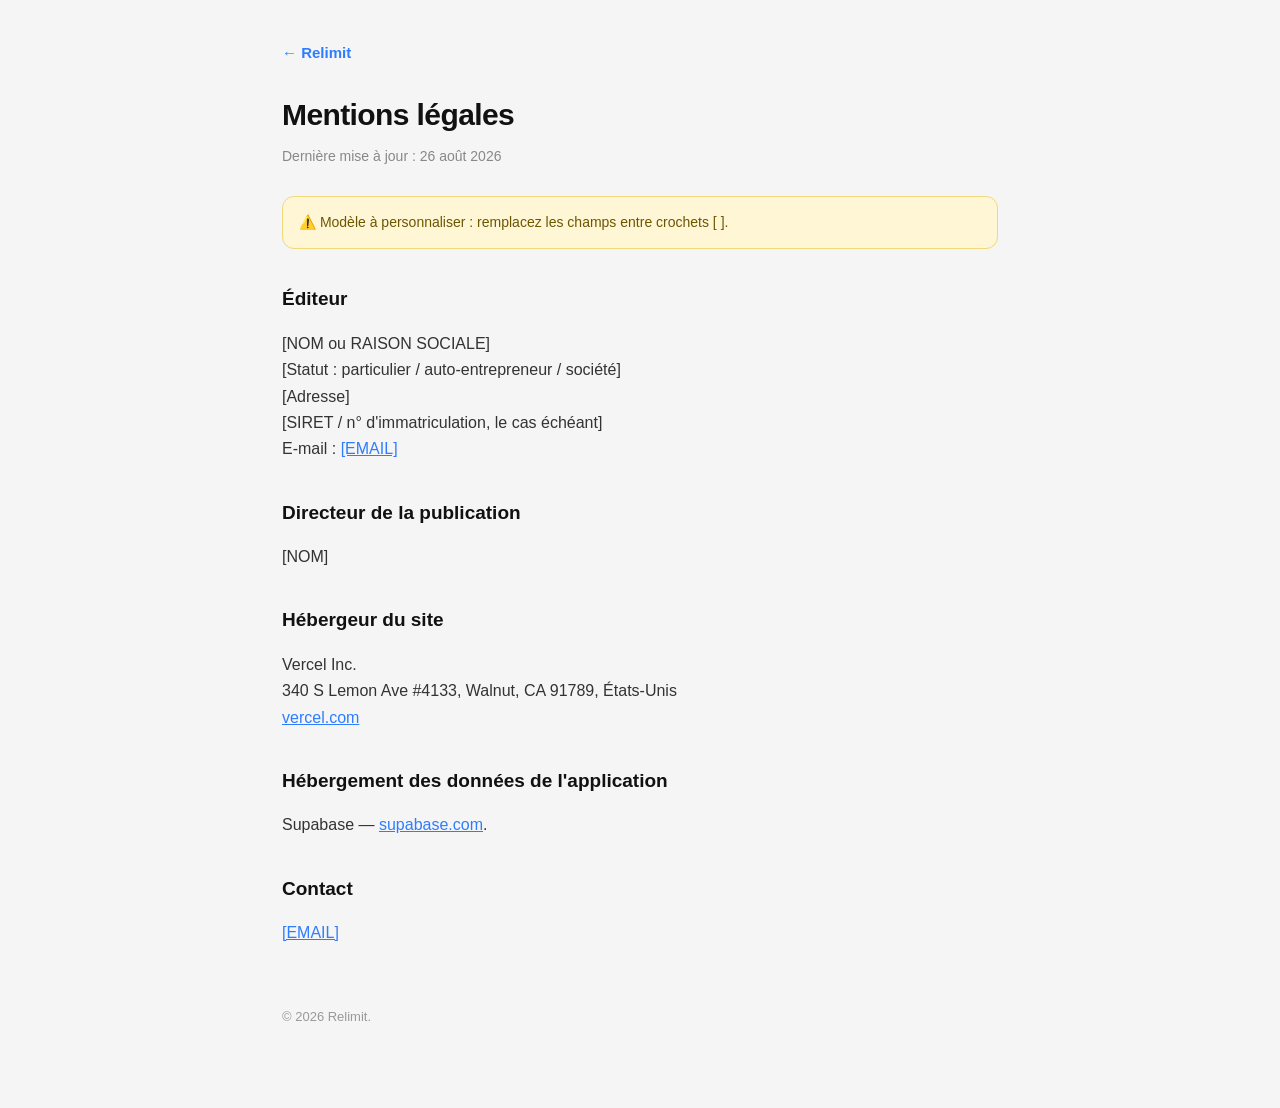
==== legal.html @ e3b7f995 "Add files via upload" ====
<!doctype html>
<html lang="fr">
<head>
  <meta charset="utf-8">
  <meta name="viewport" content="width=device-width, initial-scale=1">
  <title>Mentions légales — Relimit</title>
  <link rel="stylesheet" href="/style.css">
</head>
<body>
  <div class="wrap">
    <header><a class="back" href="/">← Relimit</a></header>
    <h1>Mentions légales</h1>
    <p class="updated">Dernière mise à jour : 26 août 2026</p>

    <div class="note">⚠️ Modèle à personnaliser : remplacez les champs entre crochets [ ].</div>

    <h2>Éditeur</h2>
    <p>
      [NOM ou RAISON SOCIALE]<br>
      [Statut : particulier / auto-entrepreneur / société]<br>
      [Adresse]<br>
      [SIRET / n° d'immatriculation, le cas échéant]<br>
      E-mail : <a href="mailto:[EMAIL]">[EMAIL]</a>
    </p>

    <h2>Directeur de la publication</h2>
    <p>[NOM]</p>

    <h2>Hébergeur du site</h2>
    <p>
      Vercel Inc.<br>
      340 S Lemon Ave #4133, Walnut, CA 91789, États-Unis<br>
      <a href="https://vercel.com">vercel.com</a>
    </p>

    <h2>Hébergement des données de l'application</h2>
    <p>Supabase — <a href="https://supabase.com">supabase.com</a>.</p>

    <h2>Contact</h2>
    <p><a href="mailto:[EMAIL]">[EMAIL]</a></p>

    <footer>© 2026 Relimit.</footer>
  </div>
</body>
</html>
---- style.css ----
:root { color-scheme: light dark; }
* { box-sizing: border-box; }
body {
  margin: 0;
  font-family: -apple-system, BlinkMacSystemFont, "Segoe UI", Roboto, Helvetica, Arial, sans-serif;
  line-height: 1.65;
  color: #111;
  background: #f5f5f5;
  -webkit-font-smoothing: antialiased;
}
.wrap { max-width: 760px; margin: 0 auto; padding: 40px 22px 80px; }
header a.back {
  display: inline-block; margin-bottom: 24px; color: #2f7dff;
  text-decoration: none; font-weight: 600; font-size: 15px;
}
h1 { font-size: 30px; font-weight: 800; margin: 0 0 6px; letter-spacing: -0.02em; }
.updated { color: #888; font-size: 14px; margin: 0 0 28px; }
h2 { font-size: 19px; font-weight: 700; margin: 34px 0 10px; }
p, li { font-size: 16px; color: #333; }
a { color: #2f7dff; }
.note {
  background: #fff6d6; border: 1px solid #f0d97a; border-radius: 12px;
  padding: 14px 16px; font-size: 14px; color: #6b5600; margin: 0 0 28px;
}
.card-links { display: flex; flex-direction: column; gap: 12px; margin-top: 26px; }
.card-links a {
  display: flex; align-items: center; justify-content: space-between;
  background: #000; color: #fff; text-decoration: none;
  padding: 20px 22px; border-radius: 20px; font-weight: 600; font-size: 17px;
}
.card-links a span.arrow { opacity: .5; }
.brand { font-weight: 800; font-size: 22px; letter-spacing: -0.02em; }
footer { margin-top: 60px; color: #999; font-size: 13px; }
@media (prefers-color-scheme: dark) {
  body { background: #0c0c0c; color: #eee; }
  h1 { color: #fff; } p, li { color: #cfcfcf; } h2 { color: #fff; }
  .note { background: #2a2410; border-color: #4a3f16; color: #e5cf7a; }
}
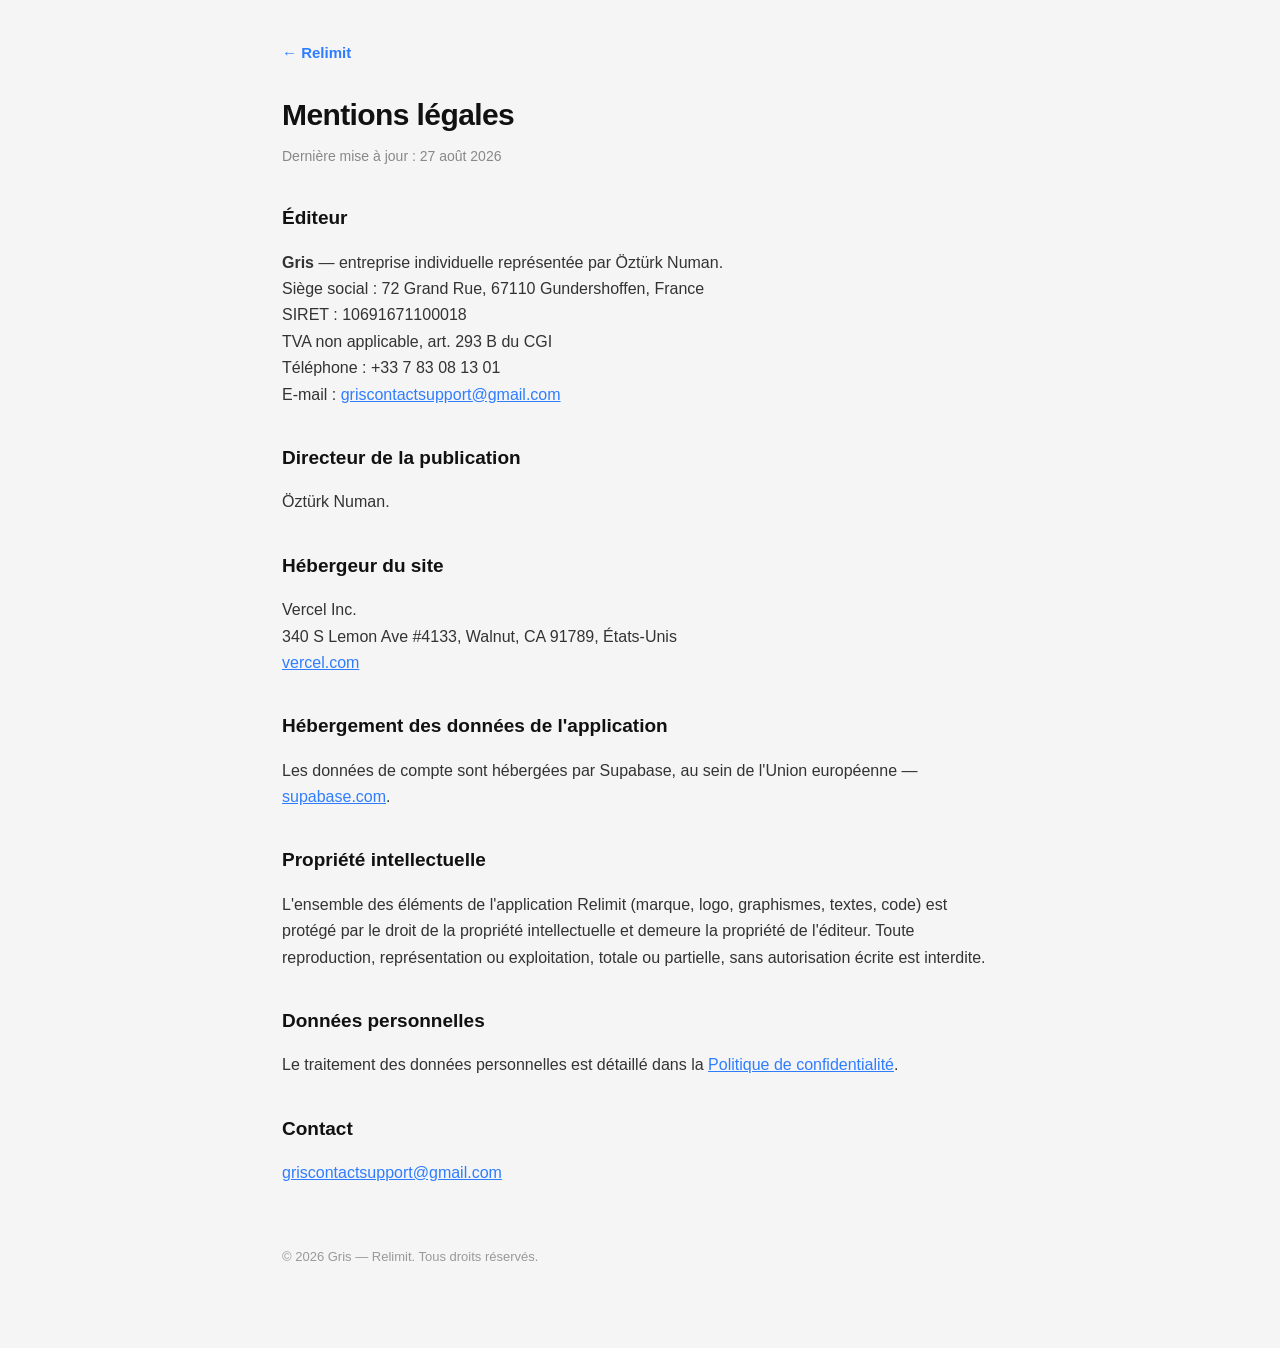
==== commit 390626aa: "Add files via upload" ====
--- a/legal.html
+++ b/legal.html
@@ -10,21 +10,20 @@
   <div class="wrap">
     <header><a class="back" href="/">← Relimit</a></header>
     <h1>Mentions légales</h1>
-    <p class="updated">Dernière mise à jour : 26 août 2026</p>
-
-    <div class="note">⚠️ Modèle à personnaliser : remplacez les champs entre crochets [ ].</div>
+    <p class="updated">Dernière mise à jour : 27 août 2026</p>
 
     <h2>Éditeur</h2>
     <p>
-      [NOM ou RAISON SOCIALE]<br>
-      [Statut : particulier / auto-entrepreneur / société]<br>
-      [Adresse]<br>
-      [SIRET / n° d'immatriculation, le cas échéant]<br>
-      E-mail : <a href="mailto:[EMAIL]">[EMAIL]</a>
+      <strong>Gris</strong> — entreprise individuelle représentée par Öztürk Numan.<br>
+      Siège social : 72 Grand Rue, 67110 Gundershoffen, France<br>
+      SIRET : 10691671100018<br>
+      TVA non applicable, art. 293 B du CGI<br>
+      Téléphone : +33 7 83 08 13 01<br>
+      E-mail : <a href="mailto:griscontactsupport@gmail.com">griscontactsupport@gmail.com</a>
     </p>
 
     <h2>Directeur de la publication</h2>
-    <p>[NOM]</p>
+    <p>Öztürk Numan.</p>
 
     <h2>Hébergeur du site</h2>
     <p>
@@ -34,12 +33,18 @@
     </p>
 
     <h2>Hébergement des données de l'application</h2>
-    <p>Supabase — <a href="https://supabase.com">supabase.com</a>.</p>
+    <p>Les données de compte sont hébergées par Supabase, au sein de l'Union européenne — <a href="https://supabase.com">supabase.com</a>.</p>
+
+    <h2>Propriété intellectuelle</h2>
+    <p>L'ensemble des éléments de l'application Relimit (marque, logo, graphismes, textes, code) est protégé par le droit de la propriété intellectuelle et demeure la propriété de l'éditeur. Toute reproduction, représentation ou exploitation, totale ou partielle, sans autorisation écrite est interdite.</p>
+
+    <h2>Données personnelles</h2>
+    <p>Le traitement des données personnelles est détaillé dans la <a href="/privacy">Politique de confidentialité</a>.</p>
 
     <h2>Contact</h2>
-    <p><a href="mailto:[EMAIL]">[EMAIL]</a></p>
+    <p><a href="mailto:griscontactsupport@gmail.com">griscontactsupport@gmail.com</a></p>
 
-    <footer>© 2026 Relimit.</footer>
+    <footer>© 2026 Gris — Relimit. Tous droits réservés.</footer>
   </div>
 </body>
 </html>
--- a/style.css
+++ b/style.css
@@ -29,6 +29,7 @@
   padding: 20px 22px; border-radius: 20px; font-weight: 600; font-size: 17px;
 }
 .card-links a span.arrow { opacity: .5; }
+.logo { display: block; width: 96px; height: 96px; border-radius: 22px; margin: 0 0 14px; box-shadow: 0 6px 20px rgba(0,0,0,.18); }
 .brand { font-weight: 800; font-size: 22px; letter-spacing: -0.02em; }
 footer { margin-top: 60px; color: #999; font-size: 13px; }
 @media (prefers-color-scheme: dark) {
